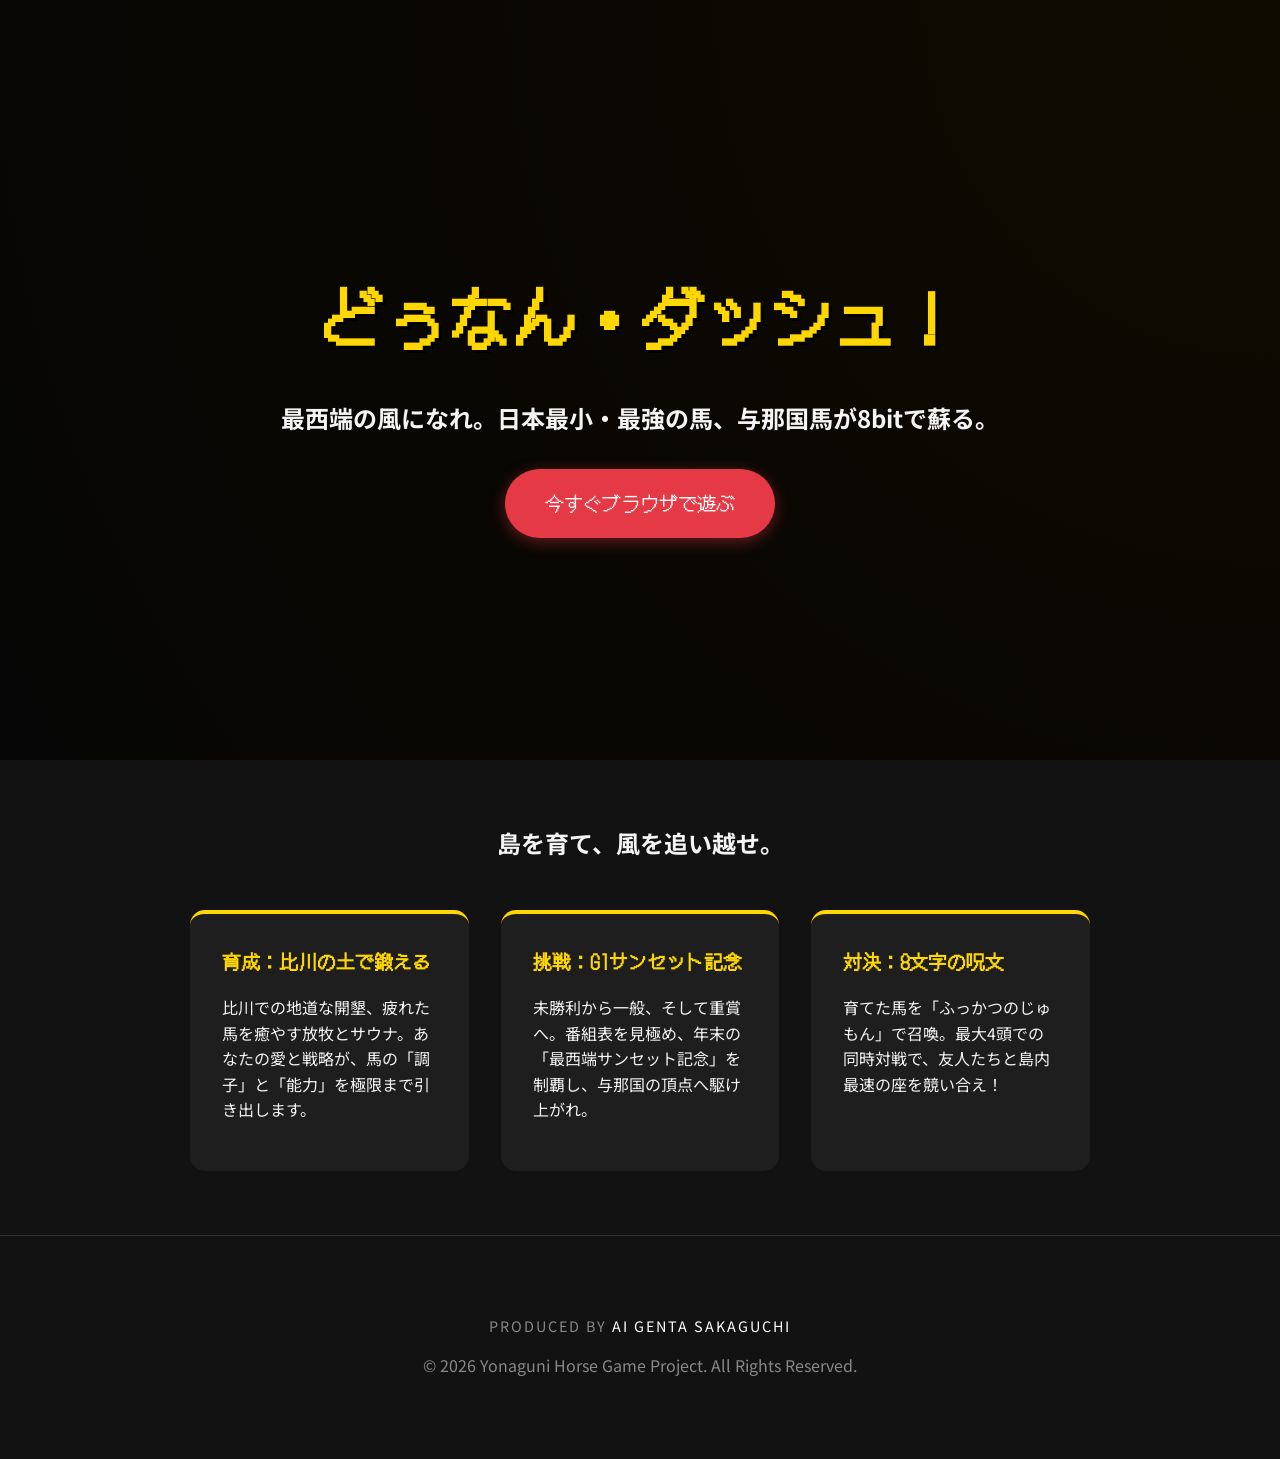
==== public_html/index.html @ 10c037ec "True Final Master Build: Bloodline Inheritance & Hall of Time System Implementation" ====
<!DOCTYPE html>
<html lang="ja">
<head>
    <meta charset="UTF-8">
    <meta name="viewport" content="width=device-width, initial-scale=1.0">
    <title>どぅなん・ダッシュ！ | 与那国馬育成シミュレーション</title>
    <link href="https://fonts.googleapis.com/css2?family=DotGothic16&family=Noto+Sans+JP:wght@400;700&display=swap" rel="stylesheet">
    <link rel="stylesheet" href="style.css">
</head>
<body>

<header>
    <h1 class="dot-font">どぅなん・ダッシュ！</h1>
    <p class="tagline">最西端の風になれ。日本最小・最強の馬、与那国馬が8bitで蘇る。</p>
    <a href="https://genta2223.github.io/4792-hosegame/" class="cta-button dot-font">今すぐブラウザで遊ぶ</a>
</header>

<div class="section">
    <h2 style="text-align:center;">島を育て、風を追い越せ。</h2>
    <div class="grid">
        <div class="card">
            <h3 class="dot-font">育成：比川の土で鍛える</h3>
            <p>比川での地道な開墾、疲れた馬を癒やす放牧とサウナ。あなたの愛と戦略が、馬の「調子」と「能力」を極限まで引き出します。</p>
        </div>
        <div class="card">
            <h3 class="dot-font">挑戦：G1サンセット記念</h3>
            <p>未勝利から一般、そして重賞へ。番組表を見極め、年末の「最西端サンセット記念」を制覇し、与那国の頂点へ駆け上がれ。</p>
        </div>
        <div class="card">
            <h3 class="dot-font">対決：8文字の呪文</h3>
            <p>育てた馬を「ふっかつのじゅもん」で召喚。最大4頭での同時対戦で、友人たちと島内最速の座を競い合え！</p>
        </div>
    </div>
</div>

<footer>
    <p class="produced-by">PRODUCED BY <span style="color:white;">AI GENTA SAKAGUCHI</span></p>
    <p>&copy; 2026 Yonaguni Horse Game Project. All Rights Reserved.</p>
</footer>

</body>
</html>
---- public_html/style.css ----
:root {
    --main-blue: #003366;
    --accent-gold: #ffd700;
    --bg-dark: #121212;
    --text-light: #f4f4f4;
}

body {
    margin: 0;
    font-family: 'Noto Sans JP', sans-serif;
    background-color: var(--bg-dark);
    color: var(--text-light);
    line-height: 1.6;
}

.dot-font {
    font-family: 'DotGothic16', sans-serif;
}

/* Hero Section */
header {
    height: 80vh;
    display: flex;
    flex-direction: column;
    justify-content: center;
    align-items: center;
    text-align: center;
    background: linear-gradient(rgba(0,0,0,0.7), rgba(0,0,0,0.7)), 
                url('assets/hero_bg.png') center/cover,
                radial-gradient(circle at top right, #332200, #121212);
    padding: 20px;
}

h1 {
    font-size: clamp(2.5rem, 8vw, 4rem);
    color: var(--accent-gold);
    margin-bottom: 0.5rem;
    text-shadow: 3px 3px 0 #000;
}

.tagline {
    font-size: clamp(1rem, 3vw, 1.5rem);
    font-weight: bold;
    margin-bottom: 2rem;
}

.cta-button {
    background: #e63946;
    color: white;
    padding: 1.2rem 2.5rem;
    font-size: 1.2rem;
    border-radius: 50px;
    text-decoration: none;
    transition: 0.3s;
    box-shadow: 0 4px 15px rgba(230,57,70,0.4);
}

.cta-button:hover {
    transform: scale(1.05);
    background: #f84d5d;
}

/* Features */
.section {
    max-width: 900px;
    margin: 4rem auto;
    padding: 0 20px;
}

.grid {
    display: grid;
    grid-template-columns: repeat(auto-fit, minmax(250px, 1fr));
    gap: 2rem;
    margin-top: 3rem;
}

.card {
    background: #1e1e1e;
    padding: 2rem;
    border-radius: 15px;
    border-top: 4px solid var(--accent-gold);
}

.card h3 {
    color: var(--accent-gold);
    margin-top: 0;
}

/* Footer */
footer {
    text-align: center;
    padding: 4rem 20px;
    border-top: 1px solid #333;
    color: #888;
}

.produced-by {
    font-size: 0.9rem;
    letter-spacing: 2px;
}
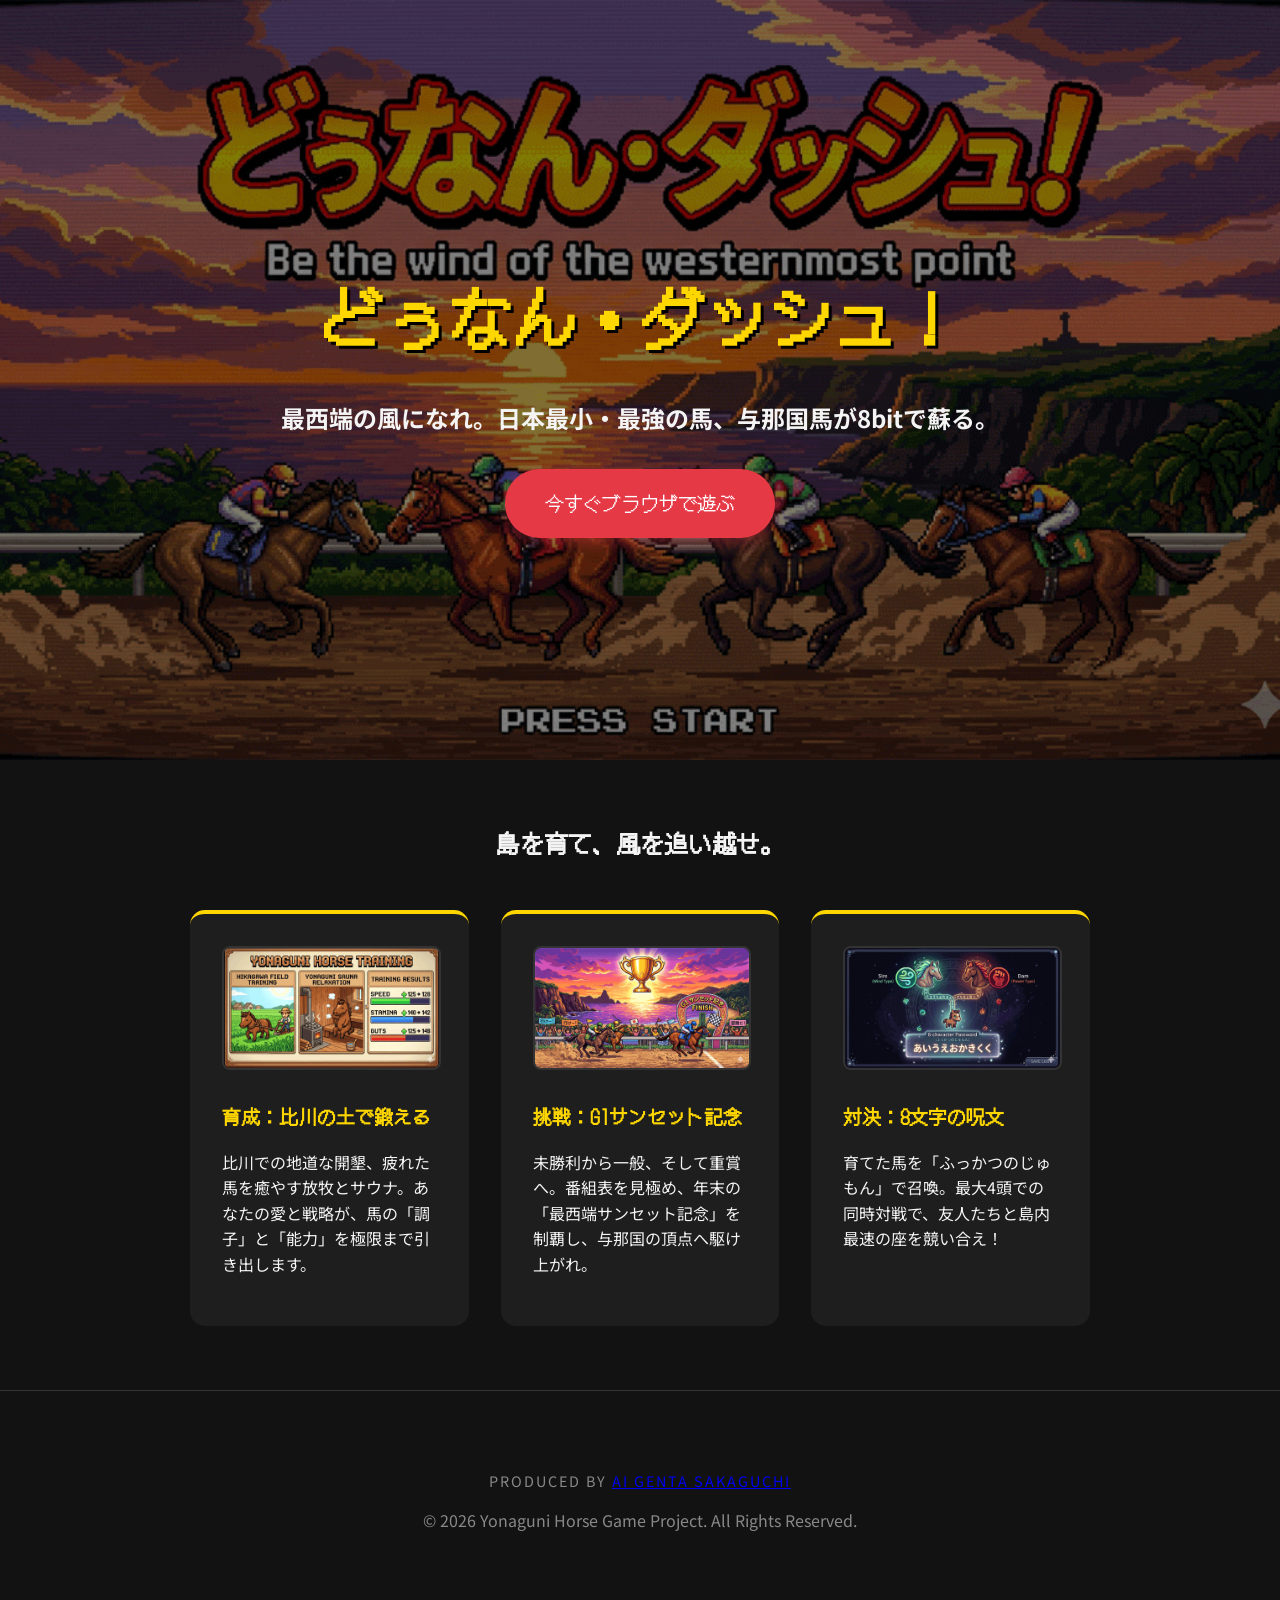
==== commit 2427e11b: "Emergency Fix: Zero-Freeze & VS Mode Stability (Pure-Product Build)" ====
--- a/public_html/index.html
+++ b/public_html/index.html
@@ -9,24 +9,27 @@
 </head>
 <body>
 
-<header>
+<header style="background: linear-gradient(rgba(0,0,0,0.5), rgba(0,0,0,0.5)), url('assets/hero_bg.png') center/cover no-repeat;">
     <h1 class="dot-font">どぅなん・ダッシュ！</h1>
     <p class="tagline">最西端の風になれ。日本最小・最強の馬、与那国馬が8bitで蘇る。</p>
-    <a href="https://genta2223.github.io/4792-hosegame/" class="cta-button dot-font">今すぐブラウザで遊ぶ</a>
+    <a href="https://genta2223.github.io/4792-hosegame/" target="_blank" rel="noopener noreferrer" class="cta-button dot-font">今すぐブラウザで遊ぶ</a>
 </header>
 
 <div class="section">
-    <h2 style="text-align:center;">島を育て、風を追い越せ。</h2>
+    <h2 style="text-align:center;" class="dot-font">島を育て、風を追い越せ。</h2>
     <div class="grid">
         <div class="card">
+            <img src="assets/feature_train.png" alt="育成システム" class="feature-img">
             <h3 class="dot-font">育成：比川の土で鍛える</h3>
             <p>比川での地道な開墾、疲れた馬を癒やす放牧とサウナ。あなたの愛と戦略が、馬の「調子」と「能力」を極限まで引き出します。</p>
         </div>
         <div class="card">
+            <img src="assets/feature_race.png" alt="レースシーン" class="feature-img">
             <h3 class="dot-font">挑戦：G1サンセット記念</h3>
             <p>未勝利から一般、そして重賞へ。番組表を見極め、年末の「最西端サンセット記念」を制覇し、与那国の頂点へ駆け上がれ。</p>
         </div>
         <div class="card">
+            <img src="assets/feature_pedigree.png" alt="血統と継承" class="feature-img">
             <h3 class="dot-font">対決：8文字の呪文</h3>
             <p>育てた馬を「ふっかつのじゅもん」で召喚。最大4頭での同時対戦で、友人たちと島内最速の座を競い合え！</p>
         </div>
@@ -34,9 +37,13 @@
 </div>
 
 <footer>
-    <p class="produced-by">PRODUCED BY <span style="color:white;">AI GENTA SAKAGUCHI</span></p>
+    <p class="produced-by">PRODUCED BY 
+        <a href="https://x.com/genta2223" target="_blank" rel="noopener noreferrer" class="producer-link">
+            AI GENTA SAKAGUCHI
+        </a>
+    </p>
     <p>&copy; 2026 Yonaguni Horse Game Project. All Rights Reserved.</p>
 </footer>
 
 </body>
-</html>
+</html>
--- a/public_html/style.css
+++ b/public_html/style.css
@@ -98,3 +98,22 @@
     font-size: 0.9rem;
     letter-spacing: 2px;
 }
+/* 追加するスタイル */
+.feature-img {
+    width: 100%;
+    height: auto;
+    border-radius: 8px;
+    margin-bottom: 1.5rem;
+    border: 2px solid #333;
+}
+
+header {
+    /* 以前の指定を上書き */
+    min-height: 80vh;
+    display: flex;
+    flex-direction: column;
+    justify-content: center;
+    align-items: center;
+    text-align: center;
+    padding: 20px;
+}
